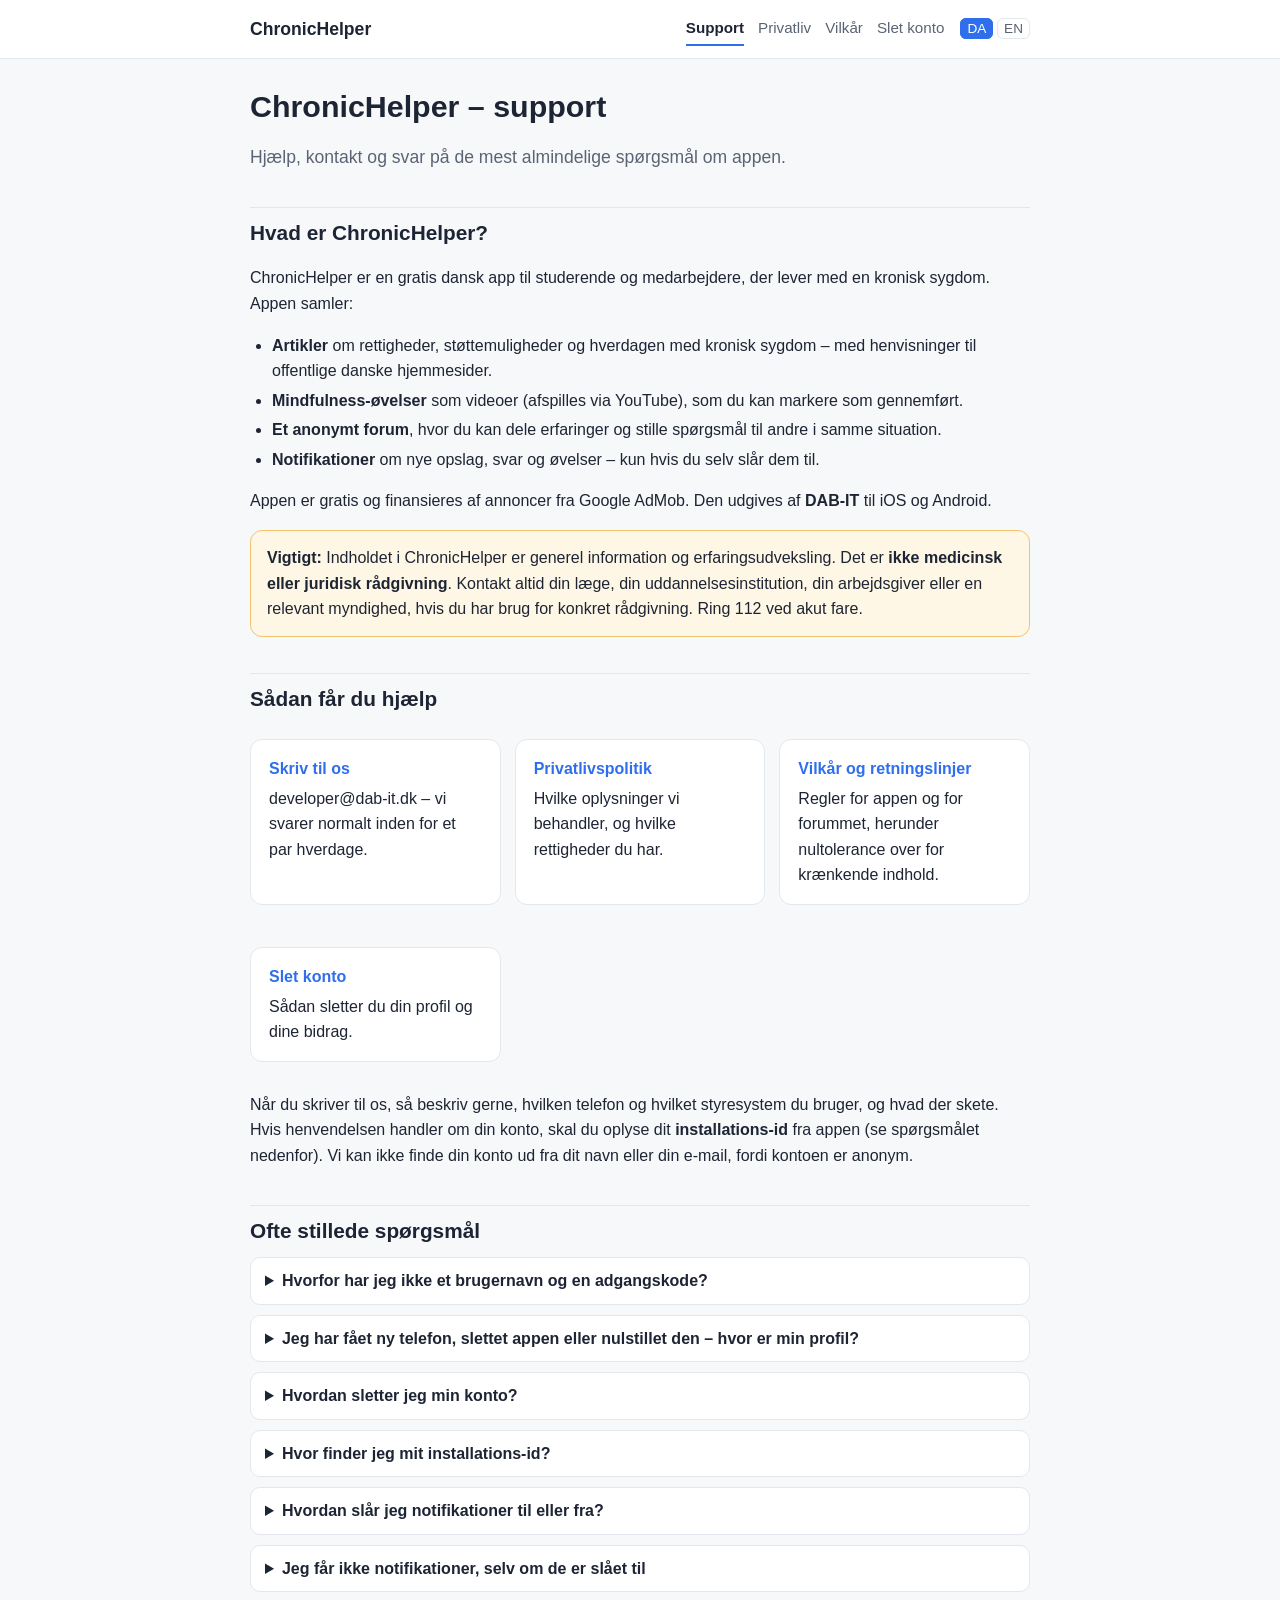
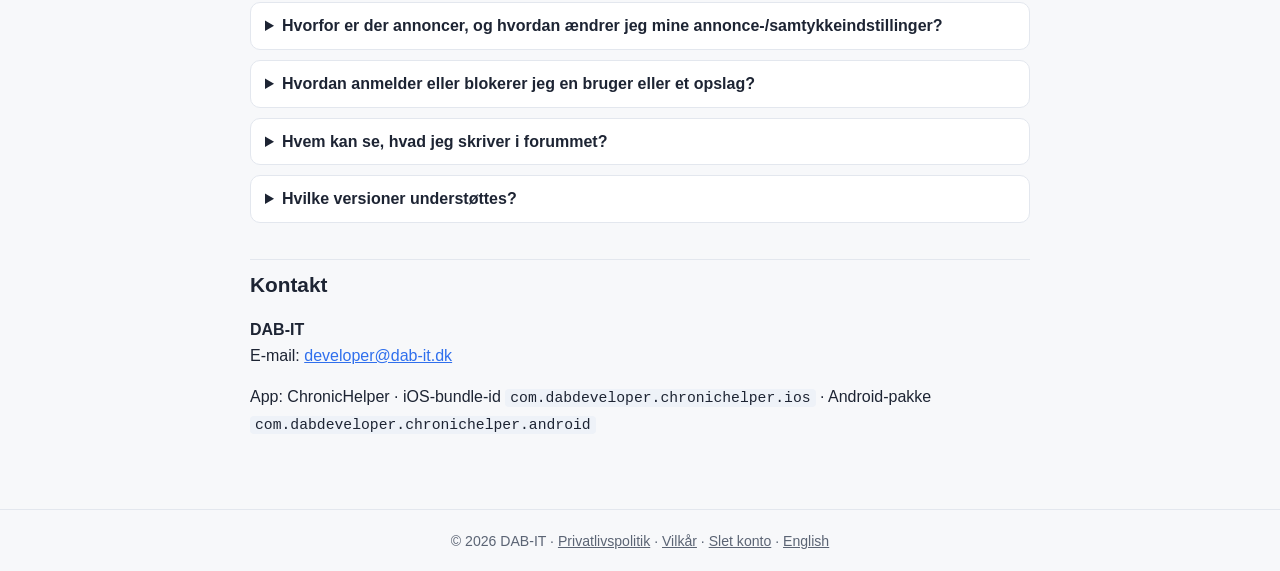
==== index.html @ 0faa1a28 "Add ChronicHelper legal and support pages Static GitHub Pages site for ChronicHelper 3.0 with Danish" ====
<!DOCTYPE html>
<html lang="da">
<head>
<meta charset="utf-8">
<meta name="viewport" content="width=device-width, initial-scale=1">
<title>Support – ChronicHelper</title>
<meta name="description" content="Support, kontakt og ofte stillede spørgsmål til ChronicHelper – appen for kronisk syge studerende og medarbejdere.">
<link rel="stylesheet" href="style.css">
<link rel="alternate" hreflang="en" href="https://dsb92.github.io/chronichelper-legal/en/">
<link rel="alternate" hreflang="da" href="https://dsb92.github.io/chronichelper-legal/">
</head>
<body>
<header><div class="bar">
<a class="brand" href="./">ChronicHelper</a>
<nav aria-label="Sider">
<a href="./" aria-current="page">Support</a>
<a href="privacy.html">Privatliv</a>
<a href="terms.html">Vilkår</a>
<a href="delete-account.html">Slet konto</a>
</nav>
<div class="lang" aria-label="Sprog"><a href="./" aria-current="true" lang="da">DA</a> <a href="en/" lang="en" hreflang="en">EN</a></div>
</div></header>

<main>
<h1>ChronicHelper – support</h1>
<p class="lead">Hjælp, kontakt og svar på de mest almindelige spørgsmål om appen.</p>

<h2 id="om">Hvad er ChronicHelper?</h2>
<p>ChronicHelper er en gratis dansk app til studerende og medarbejdere, der lever med en kronisk sygdom. Appen samler:</p>
<ul>
<li><strong>Artikler</strong> om rettigheder, støttemuligheder og hverdagen med kronisk sygdom – med henvisninger til offentlige danske hjemmesider.</li>
<li><strong>Mindfulness-øvelser</strong> som videoer (afspilles via YouTube), som du kan markere som gennemført.</li>
<li><strong>Et anonymt forum</strong>, hvor du kan dele erfaringer og stille spørgsmål til andre i samme situation.</li>
<li><strong>Notifikationer</strong> om nye opslag, svar og øvelser – kun hvis du selv slår dem til.</li>
</ul>
<p>Appen er gratis og finansieres af annoncer fra Google AdMob. Den udgives af <strong>DAB-IT</strong> til iOS og Android.</p>
<div class="notice"><strong>Vigtigt:</strong> Indholdet i ChronicHelper er generel information og erfaringsudveksling. Det er <strong>ikke medicinsk eller juridisk rådgivning</strong>. Kontakt altid din læge, din uddannelsesinstitution, din arbejdsgiver eller en relevant myndighed, hvis du har brug for konkret rådgivning. Ring 112 ved akut fare.</div>

<h2 id="hjaelp">Sådan får du hjælp</h2>
<div class="grid">
<a class="card" href="mailto:developer@dab-it.dk?subject=ChronicHelper%20support"><strong>Skriv til os</strong>developer@dab-it.dk – vi svarer normalt inden for et par hverdage.</a>
<a class="card" href="privacy.html"><strong>Privatlivspolitik</strong>Hvilke oplysninger vi behandler, og hvilke rettigheder du har.</a>
<a class="card" href="terms.html"><strong>Vilkår og retningslinjer</strong>Regler for appen og for forummet, herunder nultolerance over for krænkende indhold.</a>
<a class="card" href="delete-account.html"><strong>Slet konto</strong>Sådan sletter du din profil og dine bidrag.</a>
</div>
<p>Når du skriver til os, så beskriv gerne, hvilken telefon og hvilket styresystem du bruger, og hvad der skete. Hvis henvendelsen handler om din konto, skal du oplyse dit <strong>installations-id</strong> fra appen (se spørgsmålet nedenfor). Vi kan ikke finde din konto ud fra dit navn eller din e-mail, fordi kontoen er anonym.</p>

<h2 id="faq">Ofte stillede spørgsmål</h2>

<details>
<summary>Hvorfor har jeg ikke et brugernavn og en adgangskode?</summary>
<p>ChronicHelper bruger anonyme konti. Når du gennemfører introduktionen, oprettes der automatisk en anonym konto, som er bundet til din telefon. Du vælger kun et kaldenavn, en avatar, en brugergruppe og evt. en uddannelse. Vi beder aldrig om e-mail, telefonnummer, CPR-nummer eller rigtigt navn.</p>
</details>

<details>
<summary>Jeg har fået ny telefon, slettet appen eller nulstillet den – hvor er min profil?</summary>
<p>Fordi kontoen er anonym og bundet til appens lokale session på din enhed, kan den <strong>ikke genskabes</strong>, hvis sessionen går tabt. Det sker, hvis du sletter appen, skifter telefon, nulstiller telefonen eller rydder appens data. Du kan oprette en ny profil på få sekunder, men dine gamle opslag, kommentarer og markerede øvelser kan ikke overføres. Den gamle profil bliver i systemet, indtil den slettes – skriv til os med det gamle installations-id, hvis du har det, så sletter vi den.</p>
</details>

<details>
<summary>Hvordan sletter jeg min konto?</summary>
<p>Åbn appen og gå til <strong>Mere → Profil → Slet profil</strong>. Bekræft, og profilen deaktiveres med det samme; dine opslag, kommentarer, likes, blokeringer, øvelsesmarkeringer og notifikationsregistreringer fjernes, og selve kontoen slettes af en automatisk proces i løbet af få minutter. Har du ikke adgang til appen, kan du skrive til <a href="mailto:developer@dab-it.dk">developer@dab-it.dk</a> med dit installations-id. Læs mere på siden <a href="delete-account.html">Slet konto</a>.</p>
</details>

<details>
<summary>Hvor finder jeg mit installations-id?</summary>
<p>Installations-id'et er en tilfældig kode, som appen tildeler din installation. Du finder det i appen under <strong>Mere → Profil</strong>. Det bruges kun til at identificere din konto, når du henvender dig til os, fx om sletning eller indsigt. Del det ikke offentligt.</p>
</details>

<details>
<summary>Hvordan slår jeg notifikationer til eller fra?</summary>
<p>I appen: <strong>Mere → Notifikationer</strong>. Du kan også slå notifikationer fra for hele appen i telefonens indstillinger (iOS: Indstillinger → Notifikationer → ChronicHelper; Android: Indstillinger → Apps → ChronicHelper → Notifikationer). Når notifikationer er slået fra, sender vi ikke beskeder til din enhed, og vi gemmer ikke længere din push-token.</p>
</details>

<details>
<summary>Jeg får ikke notifikationer, selv om de er slået til</summary>
<p>Tjek, at ChronicHelper har tilladelse til notifikationer i telefonens indstillinger, at "Forstyr ikke"/fokus-tilstand ikke er aktiv, og at telefonen har internetforbindelse. På Android kan batterioptimering udsætte beskeder. Slå notifikationer fra og til igen i appen for at registrere enheden på ny. Hjælper det ikke, så skriv til os.</p>
</details>

<details>
<summary>Hvorfor er der annoncer, og hvordan ændrer jeg mine annonce-/samtykkeindstillinger?</summary>
<p>Appen er gratis og finansieres af annoncer via Google AdMob. Første gang du bruger appen (og når reglerne kræver det), bliver du spurgt om samtykke til personaliserede annoncer gennem Googles samtykkedialog (UMP). Siger du nej, får du <strong>ikke-personaliserede</strong> annoncer. På iOS bliver du desuden spurgt via Apples "Spor-tilladelse" (App Tracking Transparency).</p>
<p>Du kan ændre dit valg når som helst i appen under <strong>Mere → Privatlivsindstillinger</strong> (vises, når dit land kræver det). På iOS kan du også gå til Indstillinger → Anonymitet og sikkerhed → Sporing; på Android til Indstillinger → Google → Annoncer (eller Privatliv → Annoncer), hvor du kan slette eller nulstille dit annonce-id. Læs mere i <a href="privacy.html#annoncer">privatlivspolitikken</a>.</p>
</details>

<details>
<summary>Hvordan anmelder eller blokerer jeg en bruger eller et opslag?</summary>
<p>Åbn opslaget eller kommentaren og vælg <strong>Anmeld</strong> i menuen. Vælg en årsag og bekræft. Indhold, der anmeldes af tre forskellige brugere, skjules automatisk, og vi gennemgår anmeldelser inden for 24 timer på hverdage. Du kan også <strong>blokere</strong> en bruger, så du ikke længere ser vedkommendes indhold og ikke modtager notifikationer fra vedkommende. Se <a href="terms.html#forum">retningslinjerne for forummet</a>.</p>
</details>

<details>
<summary>Hvem kan se, hvad jeg skriver i forummet?</summary>
<p>Alle brugere af appen kan se opslag og kommentarer i forummet. Du optræder kun med dit kaldenavn og din avatar. Skriv aldrig oplysninger, der kan identificere dig eller andre (navn, adresse, CPR-nummer, arbejdsplads, skole osv.), og tænk over, at helbredsoplysninger du selv skriver, bliver synlige for andre.</p>
</details>

<details>
<summary>Hvilke versioner understøttes?</summary>
<p>ChronicHelper understøtter iPhone og Android-telefoner med de systemversioner, der fremgår af App Store og Google Play. Ældre versioner af appen kan blive bedt om at opdatere, før de kan bruges.</p>
</details>

<h2 id="kontakt">Kontakt</h2>
<p><strong>DAB-IT</strong><br>E-mail: <a href="mailto:developer@dab-it.dk">developer@dab-it.dk</a></p>
<p>App: ChronicHelper · iOS-bundle-id <code>com.dabdeveloper.chronichelper.ios</code> · Android-pakke <code>com.dabdeveloper.chronichelper.android</code></p>
</main>

<footer>© 2026 DAB-IT · <a href="privacy.html">Privatlivspolitik</a> · <a href="terms.html">Vilkår</a> · <a href="delete-account.html">Slet konto</a> · <a href="en/">English</a></footer>
</body>
</html>
---- style.css ----
:root{--bg:#f7f8fa;--card:#fff;--text:#1d2433;--muted:#5b6474;--accent:#2f6fed;--accent-dark:#1f4fb3;--border:#e3e7ee;--warn-bg:#fff7e6;--warn-border:#f0c36d}
*{box-sizing:border-box}
html{-webkit-text-size-adjust:100%}
body{margin:0;background:var(--bg);color:var(--text);font:16px/1.6 -apple-system,BlinkMacSystemFont,"Segoe UI",Roboto,Helvetica,Arial,sans-serif}
a{color:var(--accent)}
a:hover{color:var(--accent-dark)}
header{background:var(--card);border-bottom:1px solid var(--border)}
.bar{max-width:820px;margin:0 auto;padding:12px 20px;display:flex;flex-wrap:wrap;align-items:center;gap:8px 16px}
.brand{font-weight:700;font-size:1.1rem;color:var(--text);text-decoration:none;margin-right:auto}
nav a{text-decoration:none;color:var(--muted);font-size:.95rem;padding:4px 0}
nav a[aria-current]{color:var(--text);font-weight:600;border-bottom:2px solid var(--accent)}
nav{display:flex;flex-wrap:wrap;gap:0 14px}
.lang{font-size:.85rem;color:var(--muted)}
.lang a{text-decoration:none;padding:2px 6px;border:1px solid var(--border);border-radius:6px;color:var(--muted)}
.lang a[aria-current]{background:var(--accent);border-color:var(--accent);color:#fff}
main{max-width:820px;margin:0 auto;padding:28px 20px 56px}
h1{font-size:1.9rem;line-height:1.25;margin:0 0 6px}
h2{font-size:1.3rem;margin:36px 0 10px;padding-top:8px;border-top:1px solid var(--border)}
h3{font-size:1.05rem;margin:22px 0 6px}
.meta{color:var(--muted);margin:0 0 20px;font-size:.95rem}
.lead{font-size:1.1rem;color:var(--muted)}
.card{background:var(--card);border:1px solid var(--border);border-radius:12px;padding:16px 18px;margin:14px 0}
.notice{background:var(--warn-bg);border:1px solid var(--warn-border);border-radius:12px;padding:14px 16px;margin:16px 0}
.grid{display:grid;gap:14px;grid-template-columns:repeat(auto-fit,minmax(220px,1fr))}
.grid a.card{display:block;text-decoration:none;color:inherit}
.grid a.card strong{color:var(--accent);display:block;margin-bottom:4px}
table{width:100%;border-collapse:collapse;font-size:.93rem;margin:12px 0;background:var(--card)}
th,td{border:1px solid var(--border);padding:8px 10px;text-align:left;vertical-align:top}
th{background:#eef2f8}
.table-wrap{overflow-x:auto}
code{background:#eef2f8;padding:1px 5px;border-radius:4px;font-size:.92em}
ul,ol{padding-left:22px}
li{margin:4px 0}
details{background:var(--card);border:1px solid var(--border);border-radius:10px;padding:10px 14px;margin:10px 0}
summary{cursor:pointer;font-weight:600}
footer{border-top:1px solid var(--border);color:var(--muted);font-size:.88rem;text-align:center;padding:20px}
footer a{color:var(--muted)}
@media (max-width:560px){h1{font-size:1.55rem}.bar{padding:10px 16px}main{padding:22px 16px 48px}}
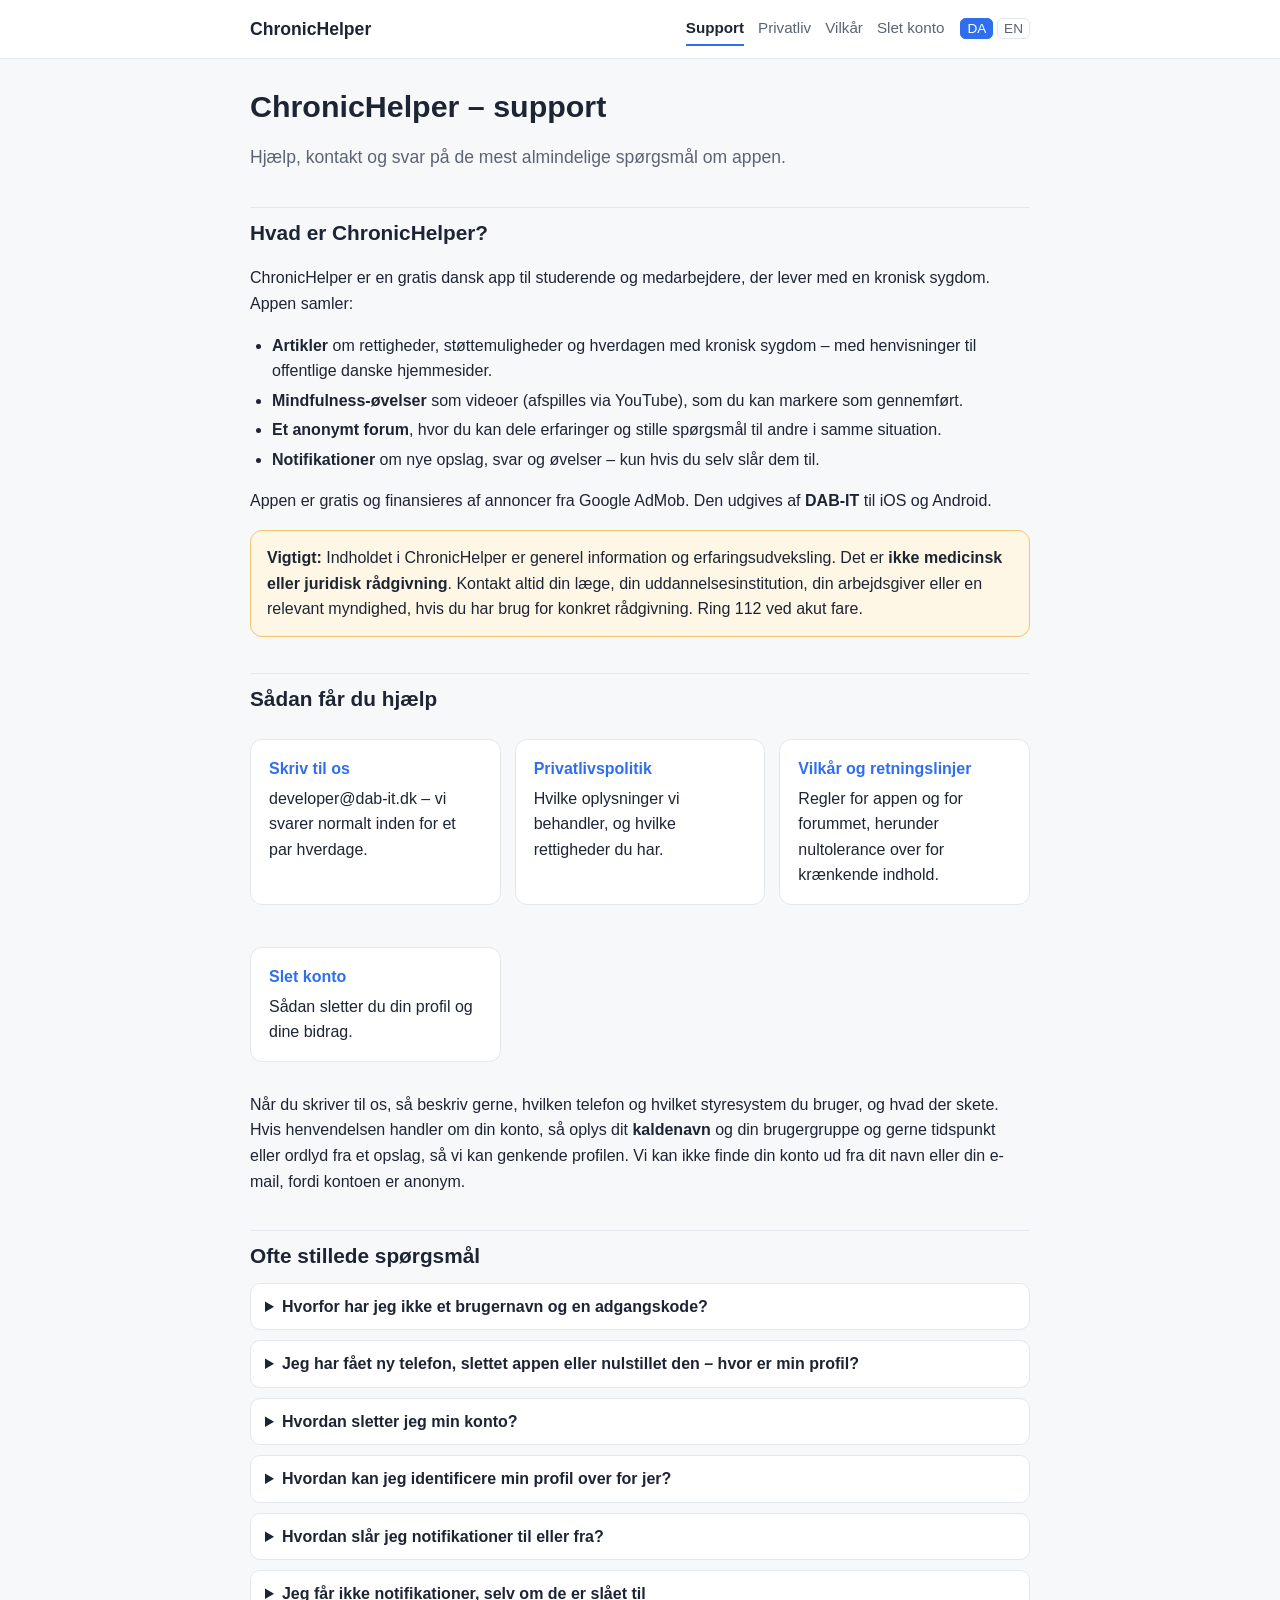
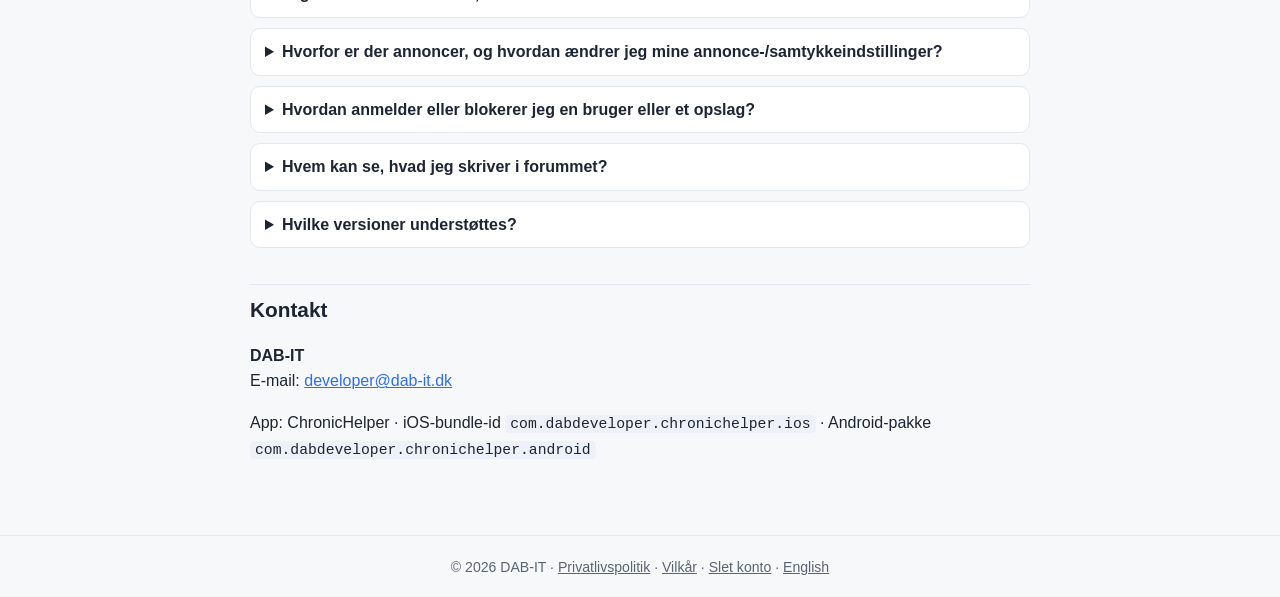
==== commit 9ef0bf31: "Align legal pages with the implementation (version 2 of the policy) Privacy policy (da/en): no push " ====
--- a/index.html
+++ b/index.html
@@ -43,7 +43,7 @@
 <a class="card" href="terms.html"><strong>Vilkår og retningslinjer</strong>Regler for appen og for forummet, herunder nultolerance over for krænkende indhold.</a>
 <a class="card" href="delete-account.html"><strong>Slet konto</strong>Sådan sletter du din profil og dine bidrag.</a>
 </div>
-<p>Når du skriver til os, så beskriv gerne, hvilken telefon og hvilket styresystem du bruger, og hvad der skete. Hvis henvendelsen handler om din konto, skal du oplyse dit <strong>installations-id</strong> fra appen (se spørgsmålet nedenfor). Vi kan ikke finde din konto ud fra dit navn eller din e-mail, fordi kontoen er anonym.</p>
+<p>Når du skriver til os, så beskriv gerne, hvilken telefon og hvilket styresystem du bruger, og hvad der skete. Hvis henvendelsen handler om din konto, så oplys dit <strong>kaldenavn</strong> og din brugergruppe og gerne tidspunkt eller ordlyd fra et opslag, så vi kan genkende profilen. Vi kan ikke finde din konto ud fra dit navn eller din e-mail, fordi kontoen er anonym.</p>
 
 <h2 id="faq">Ofte stillede spørgsmål</h2>
 
@@ -54,17 +54,17 @@
 
 <details>
 <summary>Jeg har fået ny telefon, slettet appen eller nulstillet den – hvor er min profil?</summary>
-<p>Fordi kontoen er anonym og bundet til appens lokale session på din enhed, kan den <strong>ikke genskabes</strong>, hvis sessionen går tabt. Det sker, hvis du sletter appen, skifter telefon, nulstiller telefonen eller rydder appens data. Du kan oprette en ny profil på få sekunder, men dine gamle opslag, kommentarer og markerede øvelser kan ikke overføres. Den gamle profil bliver i systemet, indtil den slettes – skriv til os med det gamle installations-id, hvis du har det, så sletter vi den.</p>
+<p>Fordi kontoen er anonym og bundet til appens lokale session på din enhed, kan den <strong>ikke genskabes</strong>, hvis sessionen går tabt. Det sker, hvis du sletter appen, skifter telefon, nulstiller telefonen eller rydder appens data. Du kan oprette en ny profil på få sekunder, men dine gamle opslag, kommentarer og markerede øvelser kan ikke overføres. Den gamle profil bliver i systemet, indtil den slettes – skriv til os (se spørgsmålet om sletning), så vurderer vi, om vi kan slette den.</p>
 </details>
 
 <details>
 <summary>Hvordan sletter jeg min konto?</summary>
-<p>Åbn appen og gå til <strong>Mere → Profil → Slet profil</strong>. Bekræft, og profilen deaktiveres med det samme; dine opslag, kommentarer, likes, blokeringer, øvelsesmarkeringer og notifikationsregistreringer fjernes, og selve kontoen slettes af en automatisk proces i løbet af få minutter. Har du ikke adgang til appen, kan du skrive til <a href="mailto:developer@dab-it.dk">developer@dab-it.dk</a> med dit installations-id. Læs mere på siden <a href="delete-account.html">Slet konto</a>.</p>
+<p>Åbn appen og gå til <strong>Mere → Profil → Slet profil</strong>. Bekræft, og profilen deaktiveres med det samme; dine opslag, kommentarer, likes, blokeringer, øvelsesmarkeringer og notifikationsregistreringer fjernes, og selve kontoen slettes af en automatisk proces i løbet af få minutter. Har du ikke adgang til appen, kan du skrive til <a href="mailto:developer@dab-it.dk">developer@dab-it.dk</a> og oplyse kaldenavn og oplysninger, der gør det muligt for os at genkende profilen. Læs mere på siden <a href="delete-account.html">Slet konto</a>.</p>
 </details>
 
 <details>
-<summary>Hvor finder jeg mit installations-id?</summary>
-<p>Installations-id'et er en tilfældig kode, som appen tildeler din installation. Du finder det i appen under <strong>Mere → Profil</strong>. Det bruges kun til at identificere din konto, når du henvender dig til os, fx om sletning eller indsigt. Del det ikke offentligt.</p>
+<summary>Hvordan kan jeg identificere min profil over for jer?</summary>
+<p>Appen viser ikke et bruger-id. Skriv dit kaldenavn, din brugergruppe, omtrent hvornår du oprettede profilen og ordlyd og tidspunkt fra et opslag, som kun ejeren kender. Hvis du har slået notifikationer til og noteret dit installations-id (en tilfældig kode, appen tildeler din installation), kan du også oplyse det. Vi sletter eller udleverer kun, hvis profilen kan identificeres med rimelig sikkerhed. Del aldrig koderne offentligt.</p>
 </details>
 
 <details>
@@ -85,7 +85,7 @@
 
 <details>
 <summary>Hvordan anmelder eller blokerer jeg en bruger eller et opslag?</summary>
-<p>Åbn opslaget eller kommentaren og vælg <strong>Anmeld</strong> i menuen. Vælg en årsag og bekræft. Indhold, der anmeldes af tre forskellige brugere, skjules automatisk, og vi gennemgår anmeldelser inden for 24 timer på hverdage. Du kan også <strong>blokere</strong> en bruger, så du ikke længere ser vedkommendes indhold og ikke modtager notifikationer fra vedkommende. Se <a href="terms.html#forum">retningslinjerne for forummet</a>.</p>
+<p>Åbn opslaget eller kommentaren og vælg <strong>Anmeld</strong> i menuen. Vælg en årsag og bekræft. Opslag og kommentarer, der anmeldes af tre forskellige brugere, kan skjules automatisk (kanaler og profiler gennemgås altid af en moderator), og vi gennemgår anmeldelser inden for 24 timer på hverdage. Du kan også <strong>blokere</strong> en bruger, så du ikke længere ser vedkommendes indhold og ikke modtager notifikationer fra vedkommende. Se <a href="terms.html#forum">retningslinjerne for forummet</a>.</p>
 </details>
 
 <details>
